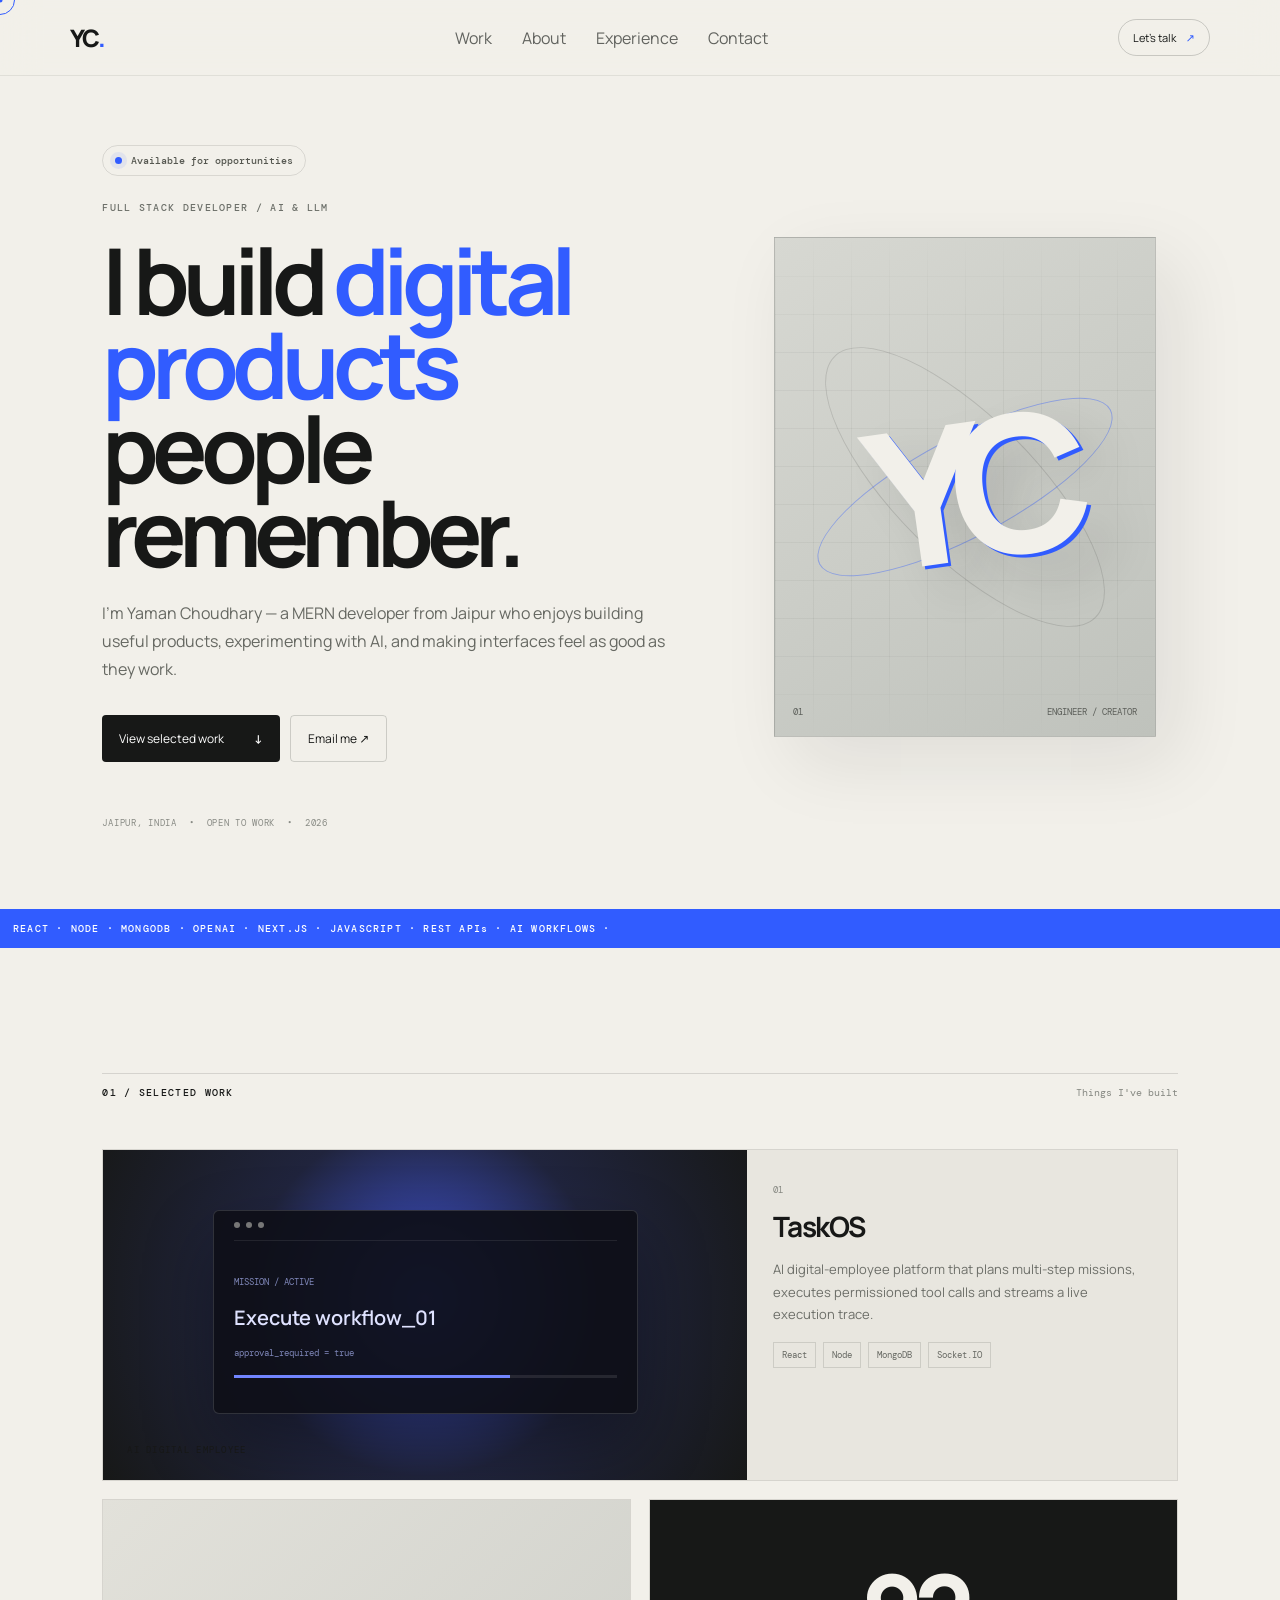
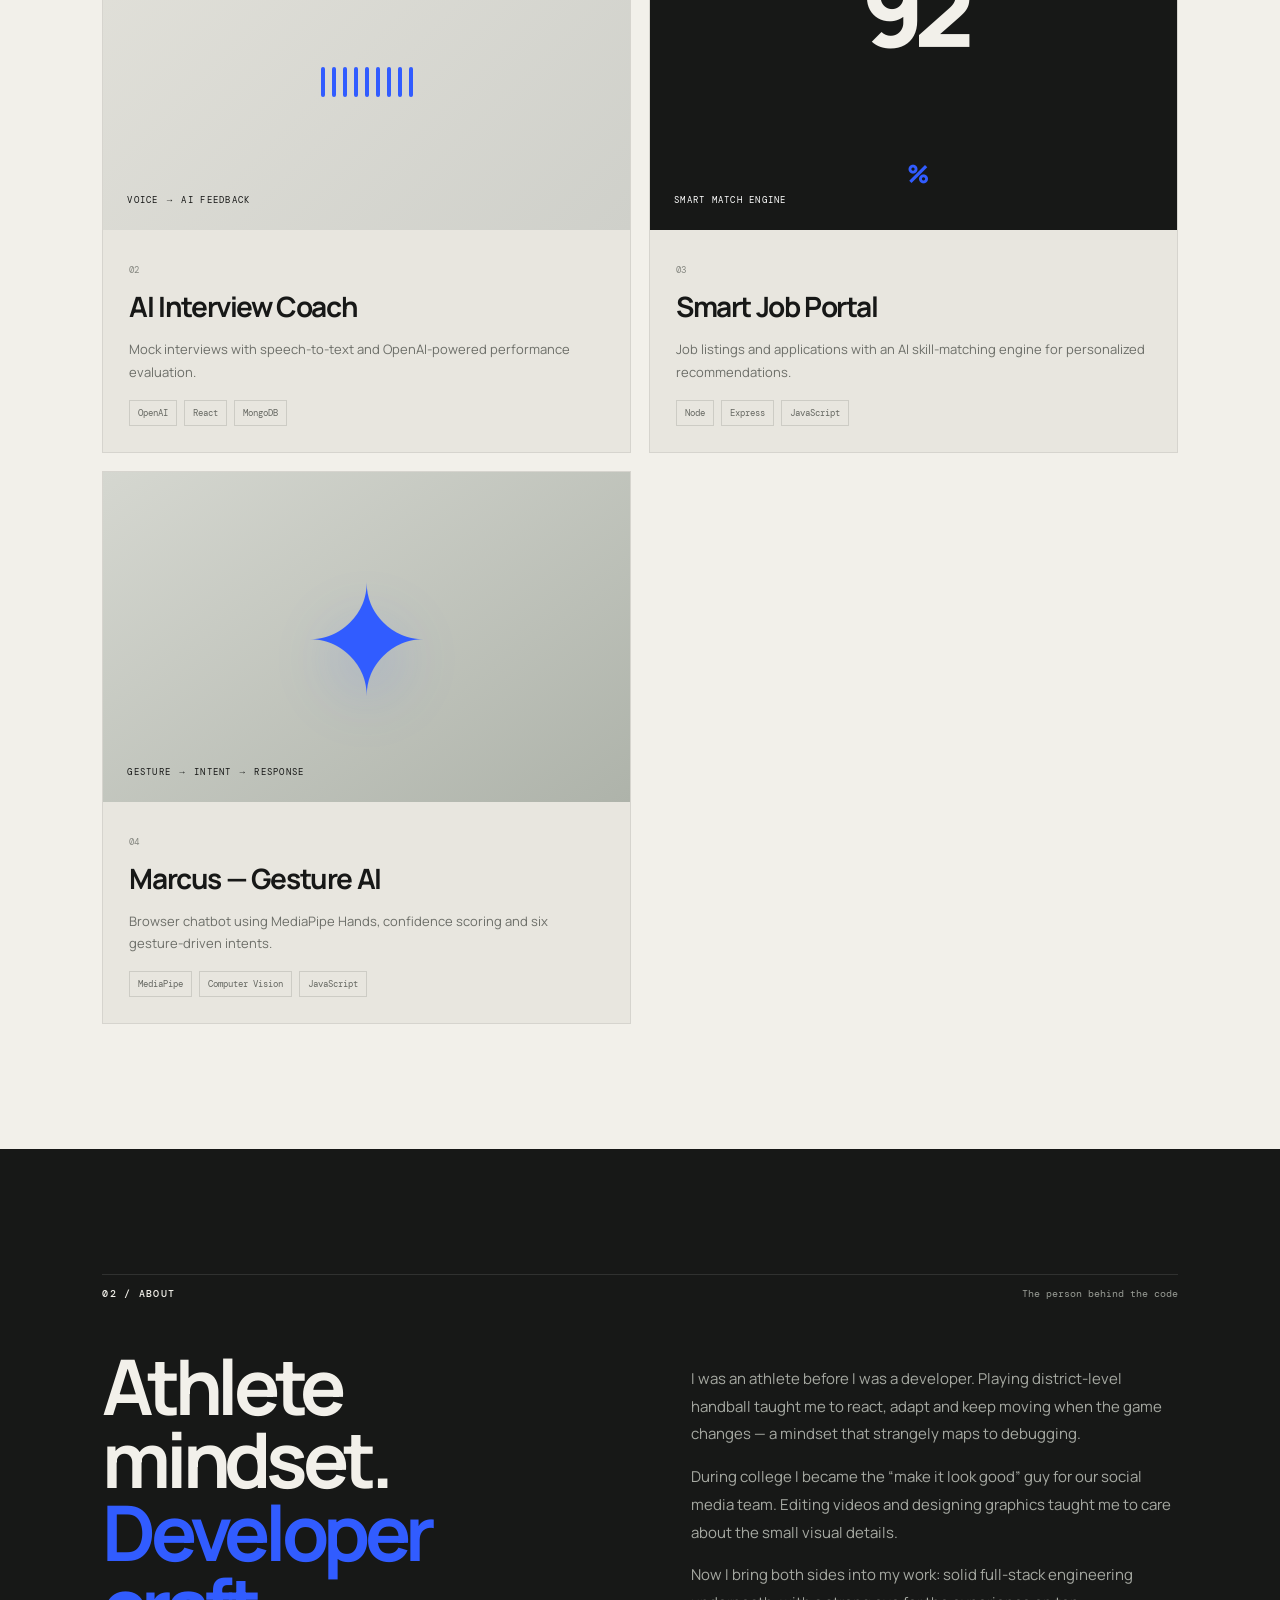
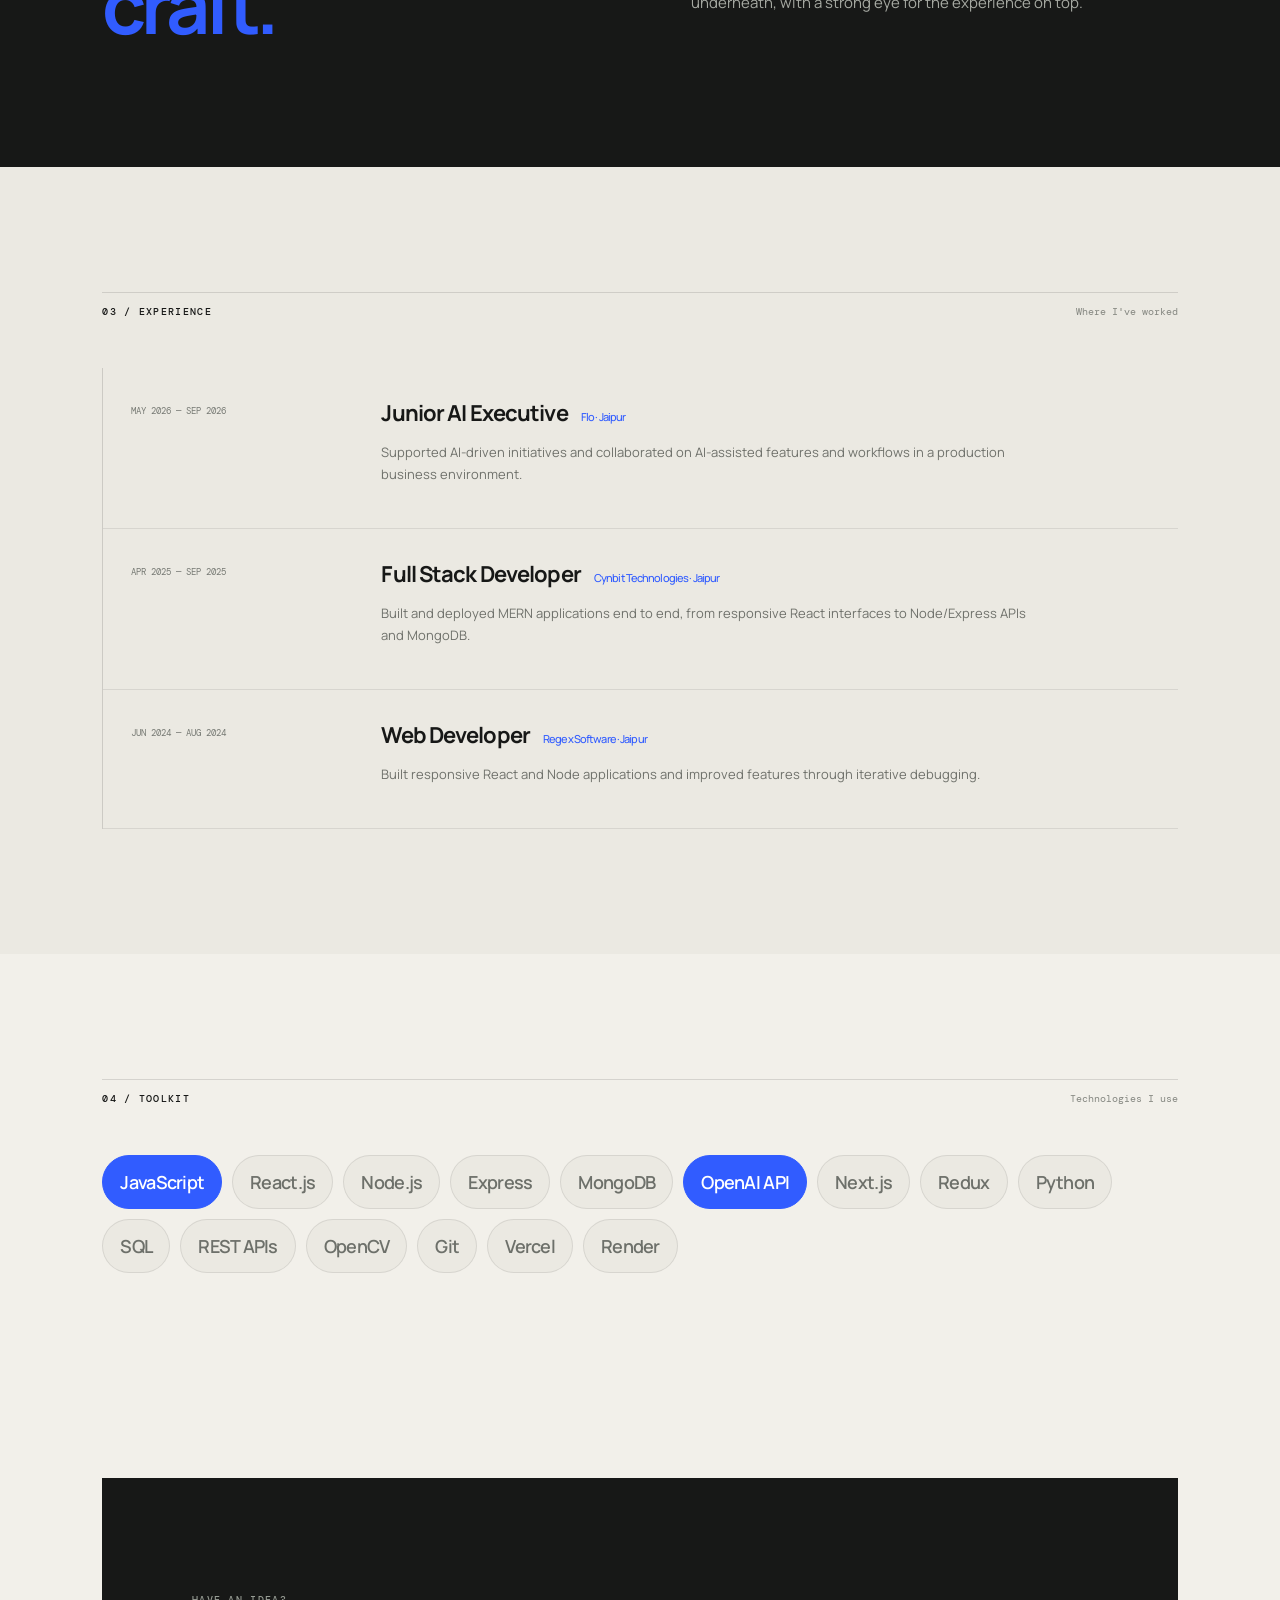
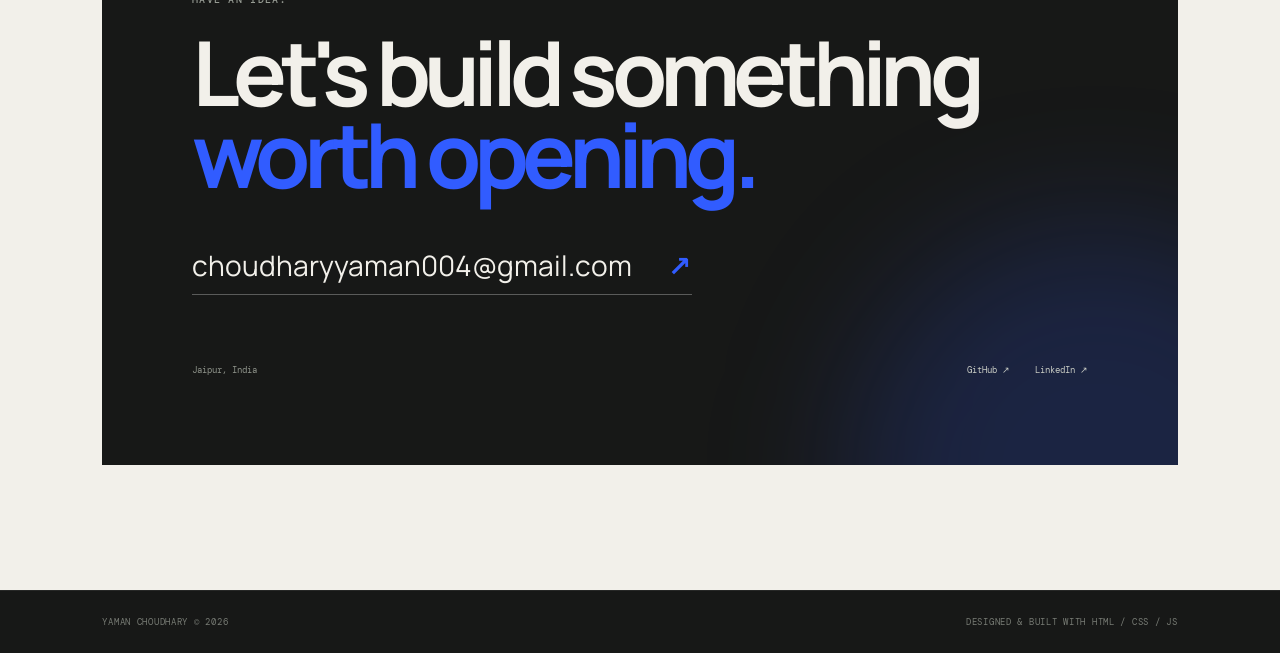
==== index.html @ 2fce25ef "initial commit" ====
<!doctype html>
<html lang="en">
<head>
<meta charset="UTF-8">
<meta name="viewport" content="width=device-width,initial-scale=1">
<title>Yaman Choudhary — Full Stack Developer</title>
<meta name="description" content="Yaman Choudhary — Full Stack Developer focused on MERN, AI and LLM products.">
<link rel="preconnect" href="https://fonts.googleapis.com">
<link rel="preconnect" href="https://fonts.gstatic.com" crossorigin>
<link href="https://fonts.googleapis.com/css2?family=DM+Mono:wght@400;500&family=Manrope:wght@400;500;600;700;800&display=swap" rel="stylesheet">
<link rel="stylesheet" href="style.css">
</head>
<body>
<div class="cursor"></div><div class="cursor-dot"></div>
<header class="nav">
  <a class="logo" href="#top">YC<span>.</span></a>
  <nav><a href="#work">Work</a><a href="#about">About</a><a href="#experience">Experience</a><a href="#contact">Contact</a></nav>
  <a class="nav-cta" href="mailto:choudharyyaman004@gmail.com">Let's talk <span>↗</span></a>
</header>

<main id="top">
<section class="hero">
  <div class="hero-left reveal">
    <div class="status"><i></i> Available for opportunities</div>
    <p class="kicker">FULL STACK DEVELOPER / AI & LLM</p>
    <h1>I build <span>digital products</span> people remember.</h1>
    <p class="intro">I'm Yaman Choudhary — a MERN developer from Jaipur who enjoys building useful products, experimenting with AI, and making interfaces feel as good as they work.</p>
    <div class="actions"><a class="button solid" href="#work">View selected work <b>↓</b></a><a class="button line" href="mailto:choudharyyaman004@gmail.com">Email me ↗</a></div>
    <div class="hero-meta"><span>JAIPUR, INDIA</span><span>•</span><span>OPEN TO WORK</span><span>•</span><span>2026</span></div>
  </div>
  <div class="hero-right reveal">
    <div class="portrait-card">
      <div class="portrait-grid"></div>
      <div class="orbit o1"></div><div class="orbit o2"></div>
      <div class="monogram">YC</div>
      <div class="portrait-caption"><span>01</span><span>ENGINEER / CREATOR</span></div>
    </div>
  </div>
</section>

<section class="ticker"><div>REACT · NODE · MONGODB · OPENAI · NEXT.JS · JAVASCRIPT · REST APIs · AI WORKFLOWS · </div></section>

<section class="section" id="work">
  <div class="section-top"><p>01 / SELECTED WORK</p><span>Things I've built</span></div>
  <div class="work-grid">
    <article class="work-card large reveal">
      <div class="visual v-task"><div class="window"><div class="window-top"><i></i><i></i><i></i></div><div class="terminal"><small>MISSION / ACTIVE</small><strong>Execute workflow_01</strong><em>approval_required = true</em><div class="progress"><b></b></div></div></div><label>AI DIGITAL EMPLOYEE</label></div>
      <div class="card-body"><div><span class="num">01</span><h2>TaskOS</h2></div><p>AI digital-employee platform that plans multi-step missions, executes permissioned tool calls and streams a live execution trace.</p><div class="chips"><span>React</span><span>Node</span><span>MongoDB</span><span>Socket.IO</span></div></div>
    </article>
    <article class="work-card reveal">
      <div class="visual v-coach"><div class="wave"><i></i><i></i><i></i><i></i><i></i><i></i><i></i><i></i><i></i></div><label>VOICE → AI FEEDBACK</label></div>
      <div class="card-body"><span class="num">02</span><h2>AI Interview Coach</h2><p>Mock interviews with speech-to-text and OpenAI-powered performance evaluation.</p><div class="chips"><span>OpenAI</span><span>React</span><span>MongoDB</span></div></div>
    </article>
    <article class="work-card reveal">
      <div class="visual v-jobs"><div class="match">92<span>%</span></div><label>SMART MATCH ENGINE</label></div>
      <div class="card-body"><span class="num">03</span><h2>Smart Job Portal</h2><p>Job listings and applications with an AI skill-matching engine for personalized recommendations.</p><div class="chips"><span>Node</span><span>Express</span><span>JavaScript</span></div></div>
    </article>
    <article class="work-card wide reveal">
      <div class="visual v-marcus"><div class="hand-shape">✦</div><label>GESTURE → INTENT → RESPONSE</label></div>
      <div class="card-body"><span class="num">04</span><h2>Marcus — Gesture AI</h2><p>Browser chatbot using MediaPipe Hands, confidence scoring and six gesture-driven intents.</p><div class="chips"><span>MediaPipe</span><span>Computer Vision</span><span>JavaScript</span></div></div>
    </article>
  </div>
</section>

<section class="about section" id="about">
 <div class="section-top"><p>02 / ABOUT</p><span>The person behind the code</span></div>
 <div class="about-grid">
   <h2 class="reveal">Athlete mindset.<br><span>Developer craft.</span></h2>
   <div class="about-copy reveal">
     <p>I was an athlete before I was a developer. Playing district-level handball taught me to react, adapt and keep moving when the game changes — a mindset that strangely maps to debugging.</p>
     <p>During college I became the “make it look good” guy for our social media team. Editing videos and designing graphics taught me to care about the small visual details.</p>
     <p>Now I bring both sides into my work: solid full-stack engineering underneath, with a strong eye for the experience on top.</p>
   </div>
 </div>
</section>

<section class="experience section" id="experience">
 <div class="section-top"><p>03 / EXPERIENCE</p><span>Where I've worked</span></div>
 <div class="timeline">
  <div class="job reveal"><span class="date">MAY 2026 — SEP 2026</span><div><h3>Junior AI Executive <small>Flo · Jaipur</small></h3><p>Supported AI-driven initiatives and collaborated on AI-assisted features and workflows in a production business environment.</p></div></div>
  <div class="job reveal"><span class="date">APR 2025 — SEP 2025</span><div><h3>Full Stack Developer <small>Cynbit Technologies · Jaipur</small></h3><p>Built and deployed MERN applications end to end, from responsive React interfaces to Node/Express APIs and MongoDB.</p></div></div>
  <div class="job reveal"><span class="date">JUN 2024 — AUG 2024</span><div><h3>Web Developer <small>Regex Software · Jaipur</small></h3><p>Built responsive React and Node applications and improved features through iterative debugging.</p></div></div>
 </div>
</section>

<section class="skills section">
 <div class="section-top"><p>04 / TOOLKIT</p><span>Technologies I use</span></div>
 <div class="skills-wrap reveal">
  <span class="accent">JavaScript</span><span>React.js</span><span>Node.js</span><span>Express</span><span>MongoDB</span><span class="accent">OpenAI API</span><span>Next.js</span><span>Redux</span><span>Python</span><span>SQL</span><span>REST APIs</span><span>OpenCV</span><span>Git</span><span>Vercel</span><span>Render</span>
 </div>
</section>

<section class="contact section" id="contact">
 <div class="contact-box reveal">
   <p class="kicker">HAVE AN IDEA?</p>
   <h2>Let's build something<br><span>worth opening.</span></h2>
   <a class="contact-email" href="mailto:choudharyyaman004@gmail.com">choudharyyaman004@gmail.com <b>↗</b></a>
   <div class="contact-bottom"><span>Jaipur, India</span><div><a href="https://github.com/yaman004" target="_blank">GitHub ↗</a><a href="https://www.linkedin.com/" target="_blank">LinkedIn ↗</a></div></div>
 </div>
</section>
</main>
<footer><span>YAMAN CHOUDHARY © 2026</span><span>DESIGNED & BUILT WITH HTML / CSS / JS</span></footer>
<script src="script.js"></script>
</body></html>
---- style.css ----
*{box-sizing:border-box}html{scroll-behavior:smooth}body{margin:0;background:#f2f0ea;color:#171817;font-family:Manrope,system-ui,sans-serif}a{color:inherit}.nav{height:76px;position:fixed;top:0;left:0;right:0;z-index:20;display:flex;align-items:center;justify-content:space-between;padding:0 5.5vw;background:#f2f0eadd;backdrop-filter:blur(18px);border-bottom:1px solid #17181714}.logo{font:800 24px Manrope;text-decoration:none;letter-spacing:-.08em}.logo span{color:#315cff}.nav nav{display:flex;gap:30px}.nav nav a{font:600 12px;text-decoration:none;color:#62635f}.nav nav a:hover{color:#315cff}.nav-cta{font-size:11px;text-decoration:none;border:1px solid #17181730;padding:10px 14px;border-radius:100px}.nav-cta span{color:#315cff;margin-left:7px}.hero{min-height:100vh;padding:145px 8vw 80px;display:grid;grid-template-columns:1.15fr .85fr;align-items:center;gap:6vw}.status{display:inline-flex;align-items:center;gap:9px;padding:8px 12px;border:1px solid #1718171d;border-radius:100px;font:500 10px "DM Mono";color:#555750}.status i{width:7px;height:7px;border-radius:50%;background:#315cff;box-shadow:0 0 0 5px #315cff16}.kicker,.section-top p{font:500 10px "DM Mono";letter-spacing:.13em;color:#6d706a;margin:25px 0}.hero h1{font-size:clamp(55px,7.2vw,105px);line-height:.91;letter-spacing:-.075em;max-width:900px;margin:25px 0}.hero h1 span,.about h2 span,.contact h2 span{color:#315cff}.intro{max-width:650px;color:#666862;font-size:16px;line-height:1.75}.actions{display:flex;gap:10px;margin:32px 0}.button{display:inline-flex;gap:30px;align-items:center;padding:14px 17px;text-decoration:none;font-size:12px;border-radius:4px}.button.solid{background:#171817;color:#fff}.button.solid:hover{background:#315cff}.button.line{border:1px solid #1718172b}.hero-meta{display:flex;gap:12px;color:#898b85;font:9px "DM Mono";letter-spacing:.08em;margin-top:55px}.hero-right{height:570px;display:grid;place-items:center}.portrait-card{width:min(420px,90%);height:500px;position:relative;overflow:hidden;background:linear-gradient(145deg,#d7d8d2,#bfc2bc);border:1px solid #17181722;box-shadow:20px 25px 70px #17181716}.portrait-grid{position:absolute;inset:0;background:linear-gradient(#1718170b 1px,transparent 1px),linear-gradient(90deg,#1718170b 1px,transparent 1px);background-size:38px 38px;mask-image:linear-gradient(to bottom,transparent,#000 20%,#000 80%,transparent)}.monogram{position:absolute;inset:0;display:grid;place-items:center;font:800 190px Manrope;letter-spacing:-.14em;color:#f2f0ea;text-shadow:3px 3px 0 #315cff,25px 25px 50px #17181720;transform:rotate(-8deg)}.orbit{position:absolute;border:1px solid #315cff65;border-radius:50%;width:330px;height:100px;left:50%;top:50%;transform:translate(-50%,-50%) rotate(-28deg);animation:orbit 7s linear infinite}.o2{width:370px;height:140px;transform:translate(-50%,-50%) rotate(45deg);animation-duration:11s;border-color:#17181722}@keyframes orbit{to{transform:translate(-50%,-50%) rotate(332deg)}}.portrait-caption{position:absolute;bottom:18px;left:18px;right:18px;display:flex;justify-content:space-between;font:9px "DM Mono";color:#5d605b}.ticker{background:#315cff;color:#fff;overflow:hidden;white-space:nowrap;font:500 10px "DM Mono";letter-spacing:.12em;padding:13px}.ticker div{display:inline-block;animation:tick 24s linear infinite}@keyframes tick{to{transform:translateX(-50%)}}.section{padding:125px 8vw}.section-top{display:flex;justify-content:space-between;align-items:center;border-top:1px solid #17181722;padding-top:12px;margin-bottom:50px}.section-top p{margin:0;color:#171817}.section-top span{font:10px "DM Mono";color:#858781}.work-grid{display:grid;grid-template-columns:1fr 1fr;gap:18px}.work-card{background:#e8e6df;border:1px solid #17181716;transition:.35s;overflow:hidden}.work-card:hover{transform:translateY(-6px);box-shadow:0 25px 50px #1718170d}.work-card.large{grid-column:span 2;display:grid;grid-template-columns:1.2fr .8fr}.visual{min-height:330px;position:relative;display:flex;align-items:flex-end;padding:24px;overflow:hidden}.visual label{font:9px "DM Mono";letter-spacing:.14em;z-index:3}.v-task{background:radial-gradient(circle at 50% 45%,#455be9,#20243d 48%,#171817)}.v-coach{background:linear-gradient(135deg,#e2e1da,#cfd0ca)}.v-jobs{background:#171817;color:#fff}.v-marcus{background:linear-gradient(145deg,#d5d7d0,#aeb3aa)}.window{position:absolute;width:66%;height:62%;left:17%;top:18%;background:#0e1018ed;border:1px solid #ffffff24;box-shadow:0 30px 70px #0005;border-radius:6px;padding:0 20px}.window-top{height:30px;border-bottom:1px solid #ffffff15;display:flex;gap:6px;align-items:center}.window-top i{width:6px;height:6px;border-radius:50%;background:#777}.terminal{padding-top:35px;color:#dfe2ff;display:flex;flex-direction:column;gap:16px}.terminal small,.terminal em{font:9px "DM Mono";color:#7f87b9}.terminal strong{font:600 20px Manrope}.progress{height:3px;background:#ffffff18}.progress b{display:block;width:72%;height:100%;background:#7185ff;animation:load 2s infinite}@keyframes load{50%{width:88%}}.wave{position:absolute;left:10%;right:10%;top:40%;height:100px;display:flex;justify-content:center;align-items:center;gap:7px}.wave i{width:4px;height:30px;background:#315cff;border-radius:10px;animation:wave 1.1s ease-in-out infinite}.wave i:nth-child(2){animation-delay:.1s}.wave i:nth-child(3){animation-delay:.2s}.wave i:nth-child(4){animation-delay:.3s}.wave i:nth-child(5){animation-delay:.4s}.wave i:nth-child(6){animation-delay:.3s}.wave i:nth-child(7){animation-delay:.2s}.wave i:nth-child(8){animation-delay:.1s}@keyframes wave{50%{height:90px}}.match{position:absolute;inset:0;display:grid;place-items:center;font:800 100px Manrope;color:#f2f0ea;letter-spacing:-.1em}.match span{font-size:25px;color:#315cff}.hand-shape{position:absolute;inset:0;display:grid;place-items:center;font-size:150px;color:#315cff;filter:drop-shadow(0 20px 30px #315cff35)}.card-body{padding:26px}.card-body .num{font:9px "DM Mono";color:#858780}.card-body h2{font-size:28px;letter-spacing:-.05em;margin:9px 0}.card-body p{font-size:13px;line-height:1.7;color:#6c6e68;max-width:600px}.chips{display:flex;gap:7px;flex-wrap:wrap;margin-top:17px}.chips span{font:9px "DM Mono";border:1px solid #17181720;padding:6px 8px;color:#666862}.about{background:#171817;color:#f2f0ea}.about .section-top{border-color:#ffffff1c}.about .section-top p{color:#f2f0ea}.about .section-top span{color:#999d96}.about-grid{display:grid;grid-template-columns:1fr 1fr;gap:8vw}.about h2{font-size:clamp(50px,6vw,85px);line-height:.95;letter-spacing:-.07em;margin:0}.about-copy{max-width:600px;color:#a6a9a2;line-height:1.85;font-size:15px}.experience{background:#ebe9e2}.timeline{border-left:1px solid #17181725}.job{display:grid;grid-template-columns:220px 1fr;gap:30px;padding:30px 0 30px 28px;border-bottom:1px solid #17181718}.job .date{font:9px "DM Mono";color:#777a74;padding-top:7px}.job h3{margin:0;font-size:22px;letter-spacing:-.04em}.job h3 small{font:500 11px Manrope;color:#315cff;margin-left:10px}.job p{max-width:650px;color:#6f716b;font-size:13px;line-height:1.7}.skills-wrap{display:flex;gap:10px;flex-wrap:wrap}.skills-wrap span{font-size:18px;font-weight:600;letter-spacing:-.04em;padding:14px 17px;border:1px solid #17181718;border-radius:100px;color:#6d706a;background:#ebe9e2}.skills-wrap .accent{background:#315cff;color:#fff;border-color:#315cff}.contact{padding-top:80px}.contact-box{background:#171817;color:#f2f0ea;padding:7vw;position:relative;overflow:hidden}.contact-box:before{content:"";position:absolute;width:500px;height:500px;border-radius:50%;background:#315cff30;filter:blur(70px);right:-170px;bottom:-260px}.contact-box .kicker{color:#969b93}.contact h2{font-size:clamp(50px,7vw,100px);line-height:.92;letter-spacing:-.075em;margin:25px 0 50px}.contact-email{position:relative;z-index:2;font-size:clamp(18px,2.2vw,30px);text-decoration:none;border-bottom:1px solid #ffffff4a;padding-bottom:10px}.contact-email b{color:#315cff;margin-left:30px}.contact-bottom{position:relative;z-index:2;display:flex;justify-content:space-between;margin-top:80px;color:#8f948b;font:9px "DM Mono"}.contact-bottom div{display:flex;gap:25px}.contact-bottom a{text-decoration:none;color:#c9ccc4}.contact-bottom a:hover{color:#315cff}footer{display:flex;justify-content:space-between;padding:25px 8vw;background:#171817;color:#777b74;border-top:1px solid #ffffff12;font:9px "DM Mono";letter-spacing:.08em}.reveal{opacity:0;transform:translateY(24px);transition:opacity .8s,transform .8s}.reveal.show{opacity:1;transform:none}.cursor{position:fixed;width:30px;height:30px;border:1px solid #315cff;border-radius:50%;pointer-events:none;z-index:50;transform:translate(-50%,-50%);transition:.1s}.cursor-dot{position:fixed;width:5px;height:5px;background:#315cff;border-radius:50%;pointer-events:none;z-index:51;transform:translate(-50%,-50%)}@media(max-width:800px){.nav nav{display:none}.nav{padding:0 5vw}.hero{grid-template-columns:1fr;padding:125px 5vw 70px}.hero-right{height:420px;order:-1}.portrait-card{height:380px}.work-grid{grid-template-columns:1fr}.work-card.large{grid-column:auto;display:block}.section{padding:90px 5vw}.about-grid{grid-template-columns:1fr;gap:40px}.job{grid-template-columns:1fr;gap:8px}.contact-box{padding:12vw 7vw}.contact-bottom{flex-direction:column;gap:25px}.hero h1{font-size:17vw}.hero-meta{flex-wrap:wrap}.cursor,.cursor-dot{display:none}footer{flex-direction:column;gap:12px;padding:22px 5vw}}
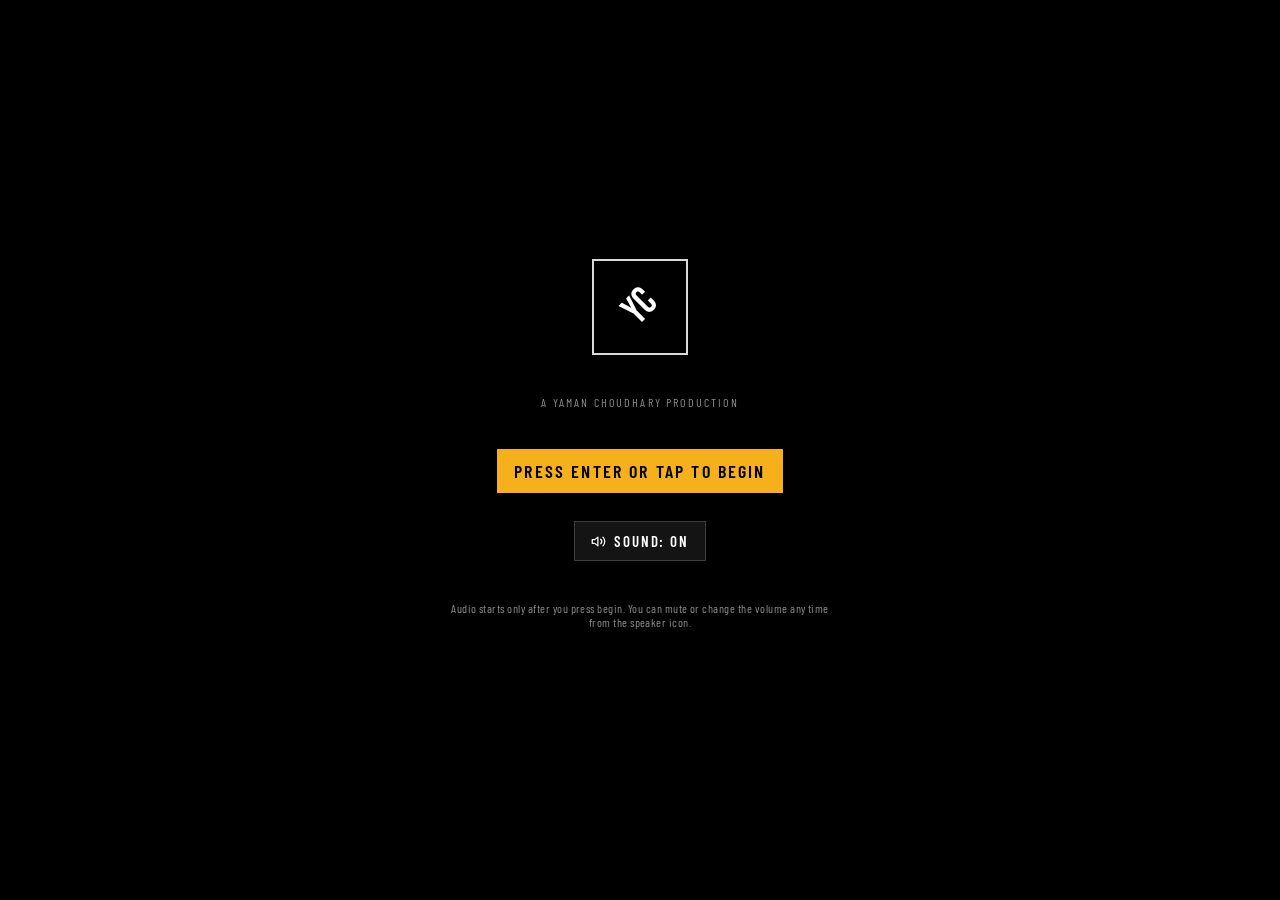
==== commit 07ddec87: "new design and new look" ====
--- a/index.html
+++ b/index.html
@@ -1,104 +1,39 @@
 <!doctype html>
 <html lang="en">
 <head>
-<meta charset="UTF-8">
-<meta name="viewport" content="width=device-width,initial-scale=1">
-<title>Yaman Choudhary — Full Stack Developer</title>
-<meta name="description" content="Yaman Choudhary — Full Stack Developer focused on MERN, AI and LLM products.">
+<meta charset="utf-8">
+<meta name="viewport" content="width=device-width, initial-scale=1, viewport-fit=cover">
+<title>Yaman Choudhary — Full Stack · UI · AI Developer</title>
+<meta name="description" content="Portfolio of Yaman Choudhary, Full Stack (MERN) and AI developer from Jaipur, presented as a Los Santos–style interactive experience.">
+<meta name="theme-color" content="#000000">
 <link rel="preconnect" href="https://fonts.googleapis.com">
 <link rel="preconnect" href="https://fonts.gstatic.com" crossorigin>
-<link href="https://fonts.googleapis.com/css2?family=DM+Mono:wght@400;500&family=Manrope:wght@400;500;600;700;800&display=swap" rel="stylesheet">
-<link rel="stylesheet" href="style.css">
+<link href="https://fonts.googleapis.com/css2?family=Bebas+Neue&family=Barlow:wght@400;500;600&family=Barlow+Condensed:wght@400;500;600;700&family=JetBrains+Mono&display=swap" rel="stylesheet">
+<link rel="stylesheet" href="css/style.css">
 </head>
 <body>
-<div class="cursor"></div><div class="cursor-dot"></div>
-<header class="nav">
-  <a class="logo" href="#top">YC<span>.</span></a>
-  <nav><a href="#work">Work</a><a href="#about">About</a><a href="#experience">Experience</a><a href="#contact">Contact</a></nav>
-  <a class="nav-cta" href="mailto:choudharyyaman004@gmail.com">Let's talk <span>↗</span></a>
-</header>
-
-<main id="top">
-<section class="hero">
-  <div class="hero-left reveal">
-    <div class="status"><i></i> Available for opportunities</div>
-    <p class="kicker">FULL STACK DEVELOPER / AI & LLM</p>
-    <h1>I build <span>digital products</span> people remember.</h1>
-    <p class="intro">I'm Yaman Choudhary — a MERN developer from Jaipur who enjoys building useful products, experimenting with AI, and making interfaces feel as good as they work.</p>
-    <div class="actions"><a class="button solid" href="#work">View selected work <b>↓</b></a><a class="button line" href="mailto:choudharyyaman004@gmail.com">Email me ↗</a></div>
-    <div class="hero-meta"><span>JAIPUR, INDIA</span><span>•</span><span>OPEN TO WORK</span><span>•</span><span>2026</span></div>
-  </div>
-  <div class="hero-right reveal">
-    <div class="portrait-card">
-      <div class="portrait-grid"></div>
-      <div class="orbit o1"></div><div class="orbit o2"></div>
-      <div class="monogram">YC</div>
-      <div class="portrait-caption"><span>01</span><span>ENGINEER / CREATOR</span></div>
-    </div>
-  </div>
-</section>
-
-<section class="ticker"><div>REACT · NODE · MONGODB · OPENAI · NEXT.JS · JAVASCRIPT · REST APIs · AI WORKFLOWS · </div></section>
-
-<section class="section" id="work">
-  <div class="section-top"><p>01 / SELECTED WORK</p><span>Things I've built</span></div>
-  <div class="work-grid">
-    <article class="work-card large reveal">
-      <div class="visual v-task"><div class="window"><div class="window-top"><i></i><i></i><i></i></div><div class="terminal"><small>MISSION / ACTIVE</small><strong>Execute workflow_01</strong><em>approval_required = true</em><div class="progress"><b></b></div></div></div><label>AI DIGITAL EMPLOYEE</label></div>
-      <div class="card-body"><div><span class="num">01</span><h2>TaskOS</h2></div><p>AI digital-employee platform that plans multi-step missions, executes permissioned tool calls and streams a live execution trace.</p><div class="chips"><span>React</span><span>Node</span><span>MongoDB</span><span>Socket.IO</span></div></div>
-    </article>
-    <article class="work-card reveal">
-      <div class="visual v-coach"><div class="wave"><i></i><i></i><i></i><i></i><i></i><i></i><i></i><i></i><i></i></div><label>VOICE → AI FEEDBACK</label></div>
-      <div class="card-body"><span class="num">02</span><h2>AI Interview Coach</h2><p>Mock interviews with speech-to-text and OpenAI-powered performance evaluation.</p><div class="chips"><span>OpenAI</span><span>React</span><span>MongoDB</span></div></div>
-    </article>
-    <article class="work-card reveal">
-      <div class="visual v-jobs"><div class="match">92<span>%</span></div><label>SMART MATCH ENGINE</label></div>
-      <div class="card-body"><span class="num">03</span><h2>Smart Job Portal</h2><p>Job listings and applications with an AI skill-matching engine for personalized recommendations.</p><div class="chips"><span>Node</span><span>Express</span><span>JavaScript</span></div></div>
-    </article>
-    <article class="work-card wide reveal">
-      <div class="visual v-marcus"><div class="hand-shape">✦</div><label>GESTURE → INTENT → RESPONSE</label></div>
-      <div class="card-body"><span class="num">04</span><h2>Marcus — Gesture AI</h2><p>Browser chatbot using MediaPipe Hands, confidence scoring and six gesture-driven intents.</p><div class="chips"><span>MediaPipe</span><span>Computer Vision</span><span>JavaScript</span></div></div>
-    </article>
-  </div>
-</section>
-
-<section class="about section" id="about">
- <div class="section-top"><p>02 / ABOUT</p><span>The person behind the code</span></div>
- <div class="about-grid">
-   <h2 class="reveal">Athlete mindset.<br><span>Developer craft.</span></h2>
-   <div class="about-copy reveal">
-     <p>I was an athlete before I was a developer. Playing district-level handball taught me to react, adapt and keep moving when the game changes — a mindset that strangely maps to debugging.</p>
-     <p>During college I became the “make it look good” guy for our social media team. Editing videos and designing graphics taught me to care about the small visual details.</p>
-     <p>Now I bring both sides into my work: solid full-stack engineering underneath, with a strong eye for the experience on top.</p>
-   </div>
- </div>
-</section>
-
-<section class="experience section" id="experience">
- <div class="section-top"><p>03 / EXPERIENCE</p><span>Where I've worked</span></div>
- <div class="timeline">
-  <div class="job reveal"><span class="date">MAY 2026 — SEP 2026</span><div><h3>Junior AI Executive <small>Flo · Jaipur</small></h3><p>Supported AI-driven initiatives and collaborated on AI-assisted features and workflows in a production business environment.</p></div></div>
-  <div class="job reveal"><span class="date">APR 2025 — SEP 2025</span><div><h3>Full Stack Developer <small>Cynbit Technologies · Jaipur</small></h3><p>Built and deployed MERN applications end to end, from responsive React interfaces to Node/Express APIs and MongoDB.</p></div></div>
-  <div class="job reveal"><span class="date">JUN 2024 — AUG 2024</span><div><h3>Web Developer <small>Regex Software · Jaipur</small></h3><p>Built responsive React and Node applications and improved features through iterative debugging.</p></div></div>
- </div>
-</section>
-
-<section class="skills section">
- <div class="section-top"><p>04 / TOOLKIT</p><span>Technologies I use</span></div>
- <div class="skills-wrap reveal">
-  <span class="accent">JavaScript</span><span>React.js</span><span>Node.js</span><span>Express</span><span>MongoDB</span><span class="accent">OpenAI API</span><span>Next.js</span><span>Redux</span><span>Python</span><span>SQL</span><span>REST APIs</span><span>OpenCV</span><span>Git</span><span>Vercel</span><span>Render</span>
- </div>
-</section>
-
-<section class="contact section" id="contact">
- <div class="contact-box reveal">
-   <p class="kicker">HAVE AN IDEA?</p>
-   <h2>Let's build something<br><span>worth opening.</span></h2>
-   <a class="contact-email" href="mailto:choudharyyaman004@gmail.com">choudharyyaman004@gmail.com <b>↗</b></a>
-   <div class="contact-bottom"><span>Jaipur, India</span><div><a href="https://github.com/yaman004" target="_blank">GitHub ↗</a><a href="https://www.linkedin.com/" target="_blank">LinkedIn ↗</a></div></div>
- </div>
-</section>
-</main>
-<footer><span>YAMAN CHOUDHARY © 2026</span><span>DESIGNED & BUILT WITH HTML / CSS / JS</span></footer>
-<script src="script.js"></script>
-</body></html>+<noscript><p style="padding:24px;color:#fff">This portfolio needs JavaScript. Yaman Choudhary · choudharyyaman004@gmail.com · +91-8233202884 · github.com/yaman004</p></noscript>
+<div id="stage" aria-hidden="false">
+  <canvas id="city" aria-hidden="true" style="transition:transform 1.2s cubic-bezier(.65,0,.35,1)"></canvas>
+  <div id="shade"></div>
+  <main id="view"></main>
+</div>
+<div id="hud"></div>
+<div id="toasts" aria-live="polite"></div>
+<div id="flash" class="flash"></div>
+<div class="fx-scan" aria-hidden="true"></div>
+<div class="fx-vignette" aria-hidden="true"></div>
+<div class="fx-grain" aria-hidden="true"></div>
+<div id="loading" role="dialog" aria-label="Loading"></div>
+<script src="js/data.js"></script>
+<script src="js/icons.js"></script>
+<script src="js/audio.js"></script>
+<script src="js/route.js"></script>
+<script src="js/city.js"></script>
+<script src="js/game.js"></script>
+<script src="js/art.js"></script>
+<script src="js/ui.js"></script>
+<script src="js/pages.js"></script>
+<script src="js/main.js"></script>
+</body>
+</html>
--- a/css/style.css
+++ b/css/style.css
@@ -0,0 +1,471 @@
+/* Los Santos Portfolio — plain CSS. Accent colour changes per character via --accent. */
+:root {
+  --accent: #f5b01c;
+  --green: #6fbe44;
+  --red: #d63a2f;
+  --pink: #e94fd0;
+  --ink: #07080a;
+  --f-display: 'Bebas Neue', Impact, 'Arial Narrow Bold', sans-serif;
+  --f-ui: 'Barlow Condensed', 'Arial Narrow', sans-serif;
+  --f-body: 'Barlow', system-ui, sans-serif;
+  --f-mono: 'JetBrains Mono', ui-monospace, monospace;
+}
+*, *::before, *::after { box-sizing: border-box; }
+html, body { height: 100%; margin: 0; }
+body {
+  background: #000; color: #fff; font-family: var(--f-body); overflow: hidden;
+  -webkit-font-smoothing: antialiased; overscroll-behavior: none; touch-action: manipulation;
+}
+button { font-family: inherit; color: inherit; cursor: pointer; }
+a { color: inherit; }
+::selection { background: var(--accent); color: #000; }
+* { scrollbar-width: thin; scrollbar-color: rgba(255,255,255,.35) transparent; }
+:focus-visible { outline: 2px solid var(--accent); outline-offset: 2px; }
+[hidden] { display: none !important; }
+.sr { position: absolute; width: 1px; height: 1px; overflow: hidden; clip: rect(0 0 0 0); white-space: nowrap; }
+
+/* ---------- type helpers ---------- */
+.title { font-family: var(--f-display); letter-spacing: .04em; line-height: .95; font-weight: 400; margin: 0; }
+.ui { font-family: var(--f-ui); text-transform: uppercase; letter-spacing: .08em; }
+.label { font-family: var(--f-ui); text-transform: uppercase; letter-spacing: .18em; font-size: 12px; color: rgba(255,255,255,.55); }
+.accent { color: var(--accent); }
+.dim { color: rgba(255,255,255,.6); }
+.green { color: var(--green); }
+.pink { color: var(--pink); }
+
+/* ---------- surfaces ---------- */
+.panel {
+  background: linear-gradient(180deg, rgba(8,9,12,.78), rgba(4,5,7,.9));
+  backdrop-filter: blur(10px); -webkit-backdrop-filter: blur(10px);
+  border: 1px solid rgba(255,255,255,.08); box-shadow: 0 20px 50px rgba(0,0,0,.55), inset 0 1px 0 rgba(255,255,255,.05);
+}
+.panel-flat { background: rgba(0,0,0,.62); border: 1px solid rgba(255,255,255,.07); }
+.btn {
+  font-family: var(--f-ui); text-transform: uppercase; letter-spacing: .12em; font-weight: 600; font-size: 15px;
+  padding: 10px 16px; background: rgba(255,255,255,.08); color: #fff; border: 1px solid rgba(255,255,255,.18);
+  transition: background .15s, color .15s, transform .15s; display: inline-flex; align-items: center; gap: 8px; justify-content: center; text-decoration: none;
+}
+.btn:hover { background: #fff; color: #000; transform: translateY(-1px); }
+.btn:active { transform: translateY(1px) scale(.98); }
+.btn.primary { background: var(--accent); color: #000; border-color: var(--accent); }
+.btn.primary:hover { background: #fff; border-color: #fff; }
+.btn.on { background: #fff; color: #000; }
+.btn.sm { padding: 5px 12px; font-size: 13px; }
+.chip { font-family: var(--f-ui); text-transform: uppercase; letter-spacing: .1em; font-size: 12px; padding: 3px 9px; background: rgba(255,255,255,.1); border: 1px solid rgba(255,255,255,.14); display: inline-block; }
+.row { display: flex; flex-wrap: wrap; gap: 8px; }
+.ico { width: 1em; height: 1em; display: inline-block; vertical-align: -.125em; flex: none; }
+
+/* ---------- screen fx ---------- */
+.fx-vignette { position: fixed; inset: 0; pointer-events: none; z-index: 94; background: radial-gradient(ellipse at center, transparent 45%, rgba(0,0,0,.55) 85%, rgba(0,0,0,.85) 100%); }
+.fx-scan { position: fixed; inset: 0; pointer-events: none; z-index: 93; opacity: .18; background: repeating-linear-gradient(0deg, rgba(0,0,0,.35) 0, rgba(0,0,0,.35) 1px, transparent 1px, transparent 3px); }
+.fx-grain { position: fixed; inset: -20%; pointer-events: none; z-index: 95; opacity: .09; mix-blend-mode: overlay; animation: grain .9s steps(1) infinite; background-size: 160px; }
+@keyframes grain { 0%{transform:translate(0,0)} 20%{transform:translate(-3%,2%)} 40%{transform:translate(2%,-3%)} 60%{transform:translate(-2%,-1%)} 80%{transform:translate(3%,3%)} 100%{transform:translate(0,0)} }
+@keyframes blink { 0%,49% { opacity: 1 } 50%,100% { opacity: .2 } }
+@keyframes fadeUp { from { opacity: 0; transform: translateY(24px) } to { opacity: 1; transform: none } }
+@keyframes fadeIn { from { opacity: 0 } to { opacity: 1 } }
+@keyframes slideL { from { opacity: 0; transform: translateX(-36px) } to { opacity: 1; transform: none } }
+@keyframes slideR { from { opacity: 0; transform: translateX(36px) } to { opacity: 1; transform: none } }
+@keyframes pop { from { opacity: 0; transform: scale(.85) } to { opacity: 1; transform: none } }
+@keyframes letterIn { from { opacity: 0; transform: translateY(60%); filter: blur(6px) } to { opacity: 1; transform: none; filter: blur(0) } }
+@keyframes pageIn { from { opacity: 0; transform: scale(1.05); filter: blur(10px) } to { opacity: 1; transform: none; filter: blur(0) } }
+@keyframes ping { 0% { transform: scale(.6); opacity: .9 } 100% { transform: scale(2.6); opacity: 0 } }
+@keyframes dash { to { stroke-dashoffset: -40 } }
+@keyframes sway { 0%,100% { transform: rotate(-3deg) } 50% { transform: rotate(3deg) } }
+@keyframes siren { 0%,100% { background: rgba(214,58,47,.35) } 50% { background: rgba(59,130,246,.35) } }
+@keyframes starBlink { 0%,49% { color: #ff3b30 } 50%,100% { color: #3b82f6 } }
+@keyframes glitch { 0%,100% { transform: translate(0); text-shadow: none } 20% { transform: translate(-3px,1px); text-shadow: 3px 0 #f00,-3px 0 #0ff } 40% { transform: translate(3px,-1px); text-shadow: -3px 0 #f00,3px 0 #0ff } 60% { transform: translate(-1px,2px); text-shadow: 2px 0 #f00,-2px 0 #0ff } }
+@keyframes hue { to { filter: hue-rotate(360deg) saturate(1.4) } }
+@keyframes skyMove { from { background-position-x: 0 } to { background-position-x: -600px } }
+@keyframes dashMove { from { background-position-x: 0 } to { background-position-x: -130px } }
+@keyframes streakMove { from { background-position-x: 0 } to { background-position-x: -82px } }
+@keyframes carDrive { from { transform: translateX(-40vw) } to { transform: translateX(140vw) } }
+@keyframes bandIn { from { transform: scaleY(0) } to { transform: scaleY(1) } }
+@keyframes bigIn { 0% { opacity: 0; transform: translateY(80px) scale(2.4); filter: blur(14px) } 100% { opacity: 1; transform: none; filter: blur(0) } }
+@keyframes travelText { 0% { opacity: 0; transform: translateY(20px) } 20%,75% { opacity: 1; transform: none } 100% { opacity: 0; transform: translateY(-10px) } }
+.cheat-hue { animation: hue 1.2s linear infinite; }
+.blink { animation: blink 1.6s steps(1) infinite; }
+.glitch { animation: glitch .5s steps(1) 2; }
+.wanted-star { animation: starBlink .6s steps(1) infinite; }
+.ping { animation: ping 1.8s ease-out infinite; transform-origin: center; transform-box: fill-box; }
+.route-dash { stroke-dasharray: 14 10; animation: dash .8s linear infinite; }
+
+/* ---------- loading ---------- */
+#loading { position: fixed; inset: 0; z-index: 100; background: #000; transition: opacity .9s; }
+#loading.leaving { opacity: 0; pointer-events: none; }
+.ld0 { position: absolute; inset: 0; display: flex; flex-direction: column; align-items: center; justify-content: center; gap: 28px; padding: 24px; text-align: center; }
+.ld-logo { width: 96px; height: 96px; border: 2px solid rgba(255,255,255,.85); transform: rotate(45deg); display: grid; place-items: center; animation: pop 1s .4s both; }
+.ld-logo span { transform: rotate(-45deg); font-family: var(--f-display); font-size: 40px; }
+.ld1 { position: absolute; inset: 0; overflow: hidden; animation: fadeIn 1s; }
+.ld1 canvas { position: absolute; inset: 0; width: 100%; height: 100%; }
+.ld-shade { position: absolute; inset: 0; background: linear-gradient(180deg, rgba(0,0,0,.6), transparent 40%, rgba(0,0,0,.9)); }
+.ld-title { position: absolute; left: 0; right: 0; top: 16%; text-align: center; padding: 0 16px; }
+.ld-title h1 { font-size: clamp(48px, 11vw, 150px); text-shadow: 0 8px 30px rgba(0,0,0,.8); margin-top: 12px; animation: letterIn 1.2s both; }
+.ld-bottom { position: absolute; left: 0; right: 0; bottom: 0; padding: 0 20px 32px; }
+.ld-bottom .in { max-width: 880px; margin: 0 auto; }
+.ld-tip { text-align: center; min-height: 2.6em; font-size: 18px; margin-bottom: 20px; animation: fadeUp .4s; }
+.bar { display: flex; align-items: center; gap: 16px; }
+.bar .track { flex: 1; height: 6px; background: rgba(255,255,255,.15); }
+.bar .fill { height: 100%; background: var(--accent); box-shadow: 0 0 14px var(--accent); width: 0; }
+
+/* ---------- stage ---------- */
+#stage { position: fixed; inset: 0; overflow: hidden; background: #000; }
+#city { position: absolute; inset: 0; width: 100%; height: 100%; }
+#shade { position: absolute; inset: 0; pointer-events: none; background: linear-gradient(180deg, rgba(0,0,0,.55), rgba(0,0,0,.1) 45%, rgba(0,0,0,.75)); }
+#view { position: absolute; inset: 0; animation: pageIn .4s ease-out; }
+.page { position: absolute; inset: 0; z-index: 10; display: flex; flex-direction: column; padding-top: 88px; }
+.tabs { position: relative; z-index: 20; border-bottom: 1px solid rgba(255,255,255,.1); background: rgba(0,0,0,.55); backdrop-filter: blur(10px); display: flex; gap: 4px; overflow-x: auto; padding: 0 32px; }
+.tab { flex: none; background: none; border: 0; padding: 10px 16px; font-family: var(--f-ui); text-transform: uppercase; letter-spacing: .08em; font-size: 16px; color: rgba(255,255,255,.7); position: relative; transition: background .15s, color .15s; }
+.tab small { font-size: 10px; margin-right: 6px; opacity: .5; }
+.tab:hover { background: rgba(255,255,255,.15); color: #fff; }
+.tab.on { background: #fff; color: #000; }
+.tab.on::after { content: ''; position: absolute; left: 0; right: 0; bottom: 0; height: 3px; background: var(--accent); }
+.scroll { flex: 1; min-height: 0; overflow-y: auto; overflow-x: hidden; scroll-behavior: smooth; }
+.wrap { max-width: 1150px; margin: 0 auto; padding: 24px 40px 190px; }
+.wrap.wide { max-width: 1400px; }
+.h-page { font-size: clamp(48px, 9vw, 112px); }
+.letters span { display: inline-block; white-space: pre; opacity: 0; animation: letterIn .55s both; }
+.grid { display: grid; gap: 20px; }
+.g2 { grid-template-columns: repeat(2, minmax(0, 1fr)); }
+.g3 { grid-template-columns: repeat(3, minmax(0, 1fr)); }
+.p5 { padding: 28px; }
+
+/* ---------- HUD ---------- */
+.hud-tl { position: fixed; left: 24px; top: 20px; z-index: 40; display: flex; align-items: center; gap: 12px; animation: slideL .6s .2s both; }
+.logo { width: 46px; height: 46px; flex: none; transform: rotate(45deg); border: 2px solid rgba(255,255,255,.85); background: rgba(0,0,0,.5); display: grid; place-items: center; transition: border-color .2s; padding: 0; }
+.logo:hover { border-color: var(--accent); }
+.logo span { transform: rotate(-45deg); font-family: var(--f-display); font-size: 20px; color: #fff; }
+.hud-tl .nm { font-family: var(--f-display); font-size: 30px; line-height: 1; letter-spacing: .04em; }
+.hud-tl .sub { font-size: 12px; color: rgba(255,255,255,.6); margin-top: 4px; }
+.hud-tr { position: fixed; right: 24px; top: 20px; z-index: 40; display: flex; gap: 12px; align-items: flex-start; animation: slideR .6s .3s both; }
+.clock { text-align: right; line-height: 1.15; }
+.clock .t { font-family: var(--f-display); font-size: 36px; }
+.clock .d { font-size: 13px; color: rgba(255,255,255,.7); }
+.clock .l { font-size: 13px; color: var(--accent); }
+.clock .j { font-size: 12px; color: rgba(255,255,255,.5); }
+.stars { display: flex; gap: 2px; justify-content: flex-end; margin-top: 4px; font-size: 18px; line-height: 1; }
+.stars .off { color: rgba(255,255,255,.25); }
+.iconbtn { width: 40px; height: 40px; display: grid; place-items: center; color: #fff; padding: 0; transition: background .15s, color .15s; }
+.iconbtn:hover { background: #fff; color: #000; }
+.audio-pop { position: absolute; right: 0; top: 48px; width: 230px; padding: 16px; z-index: 50; animation: pop .2s both; }
+.switch { position: relative; width: 48px; height: 24px; border-radius: 12px; border: 0; background: rgba(255,255,255,.2); padding: 0; transition: background .15s; flex: none; }
+.switch::after { content: ''; position: absolute; top: 2px; left: 2px; width: 20px; height: 20px; border-radius: 50%; background: #fff; transition: left .15s, background .15s; }
+.switch[aria-checked="true"] { background: var(--accent); }
+.switch[aria-checked="true"]::after { left: 26px; background: #000; }
+input[type=range] { width: 100%; accent-color: var(--accent); }
+.mm { position: fixed; left: 32px; bottom: 48px; z-index: 40; width: 176px; height: 176px; border-radius: 50%; border: 0; padding: 0; background: none; box-shadow: 0 10px 30px rgba(0,0,0,.65); animation: pop .6s .6s both; transition: transform .2s; }
+.mm:hover { transform: scale(1.04); }
+.mm .disc { position: absolute; inset: 0; border-radius: 50%; overflow: hidden; border: 3px solid rgba(255,255,255,.85); background: #0b2231; }
+.mm .sway { position: absolute; inset: 0; animation: sway 9s ease-in-out infinite; }
+.mm svg { width: 100%; height: 100%; display: block; }
+.mm .rim { position: absolute; inset: 0; border-radius: 50%; box-shadow: inset 0 0 22px rgba(0,0,0,.85); pointer-events: none; }
+.mm .cap { position: absolute; left: 50%; bottom: -26px; transform: translateX(-50%); white-space: nowrap; font-size: 12px; color: rgba(255,255,255,.8); text-shadow: 0 1px 3px #000; }
+#mm-world { transition: transform 1.1s cubic-bezier(.65,0,.35,1); }
+.status { position: fixed; right: 32px; bottom: 40px; z-index: 40; width: 300px; padding: 16px; animation: slideR .6s .7s both; }
+.status .obj { font-size: 18px; margin-top: 4px; }
+.status .pg { display: flex; align-items: center; gap: 8px; margin-top: 8px; }
+.status .pg .t { flex: 1; height: 6px; background: rgba(255,255,255,.15); }
+.status .pg .f { height: 100%; background: var(--accent); transition: width .8s; }
+.status .wp { margin-top: 8px; padding-top: 8px; border-top: 1px solid rgba(255,255,255,.1); display: flex; justify-content: space-between; gap: 8px; color: #ff7ae0; font-size: 14px; }
+.status .wp small { display: block; color: rgba(255,255,255,.6); font-size: 13px; }
+.phone-fab { position: fixed; right: 32px; top: 50%; transform: translateY(-50%); z-index: 40; width: 48px; height: 48px; display: grid; place-items: center; color: #fff; padding: 0; transition: background .15s, color .15s, transform .15s; }
+.phone-fab:hover { background: #fff; color: #000; transform: translateY(-50%) rotate(-6deg) scale(1.1); }
+.dock { position: fixed; left: 0; right: 0; bottom: 0; z-index: 48; display: none; padding-bottom: env(safe-area-inset-bottom); }
+.dock button { flex: 1; background: none; border: 0; padding: 8px 0; display: flex; flex-direction: column; align-items: center; gap: 2px; font-size: 11px; font-family: var(--f-ui); text-transform: uppercase; letter-spacing: .08em; }
+.dock button:active { background: #fff; color: #000; }
+.dock button.on { color: var(--accent); }
+.devpanel { position: fixed; left: 12px; top: 84px; z-index: 45; width: 224px; padding: 12px; font: 11px var(--f-mono); color: #86efac; }
+.devpanel button { border: 1px solid rgba(134,239,172,.5); background: none; color: inherit; padding: 4px 8px; margin-right: 6px; font: inherit; }
+.devpanel button:hover { background: #86efac; color: #000; }
+body.dev .panel, body.dev .panel-flat { outline: 1px dashed rgba(0,255,120,.5); }
+
+/* ---------- home / menu ---------- */
+.home { overflow-y: auto; padding-top: 92px; }
+.home-grid { max-width: 1400px; margin: 0 auto; padding: 16px 40px 150px; display: grid; gap: 32px; grid-template-columns: 340px minmax(0, 1fr) 320px; align-items: start; }
+.menu { max-width: 360px; width: 100%; }
+.menu .head { display: flex; align-items: flex-end; justify-content: space-between; border-bottom: 4px solid var(--accent); background: rgba(0,0,0,.7); padding: 12px 16px; margin-bottom: 8px; animation: fadeIn .4s; }
+.menu .head b { font-family: var(--f-display); font-weight: 400; font-size: 36px; line-height: 1; }
+.menu ul { list-style: none; margin: 0; padding: 0; display: flex; flex-direction: column; gap: 2px; }
+.menu li { animation: slideL .45s both; }
+.menu-row {
+  display: flex; align-items: center; justify-content: space-between; width: 100%; text-align: left;
+  padding: 6px 16px; font-family: var(--f-ui); text-transform: uppercase; letter-spacing: .12em; font-size: 18px; font-weight: 500;
+  color: #fff; background: rgba(0,0,0,.55); border: 0; border-left: 4px solid transparent; transition: background .12s, color .12s, padding .12s;
+}
+.menu-row.active { background: #fff; color: #000; border-left-color: var(--accent); padding-left: 22px; }
+.menu-row .n { display: inline-block; width: 22px; font-size: 12px; opacity: .45; }
+.menu-row .r { display: flex; align-items: center; gap: 8px; }
+.menu-row .ck { color: var(--green); font-size: 11px; }
+.menu-row.active .ck { color: rgba(0,0,0,.6); }
+.menu .help { margin-top: 12px; background: rgba(0,0,0,.6); padding: 8px 16px; font-size: 12px; color: rgba(255,255,255,.6); }
+.hero .big { white-space: nowrap; font-size: clamp(40px, 4.8vw, 100px); text-shadow: 0 8px 40px rgba(0,0,0,.7); margin-top: 8px; }
+.hero .big span.block { display: block; }
+.hero ul { list-style: none; padding: 0; margin: 16px 0 0; }
+.hero li { font-size: 26px; animation: slideL .5s both; }
+.hero li::before { content: '▸'; color: var(--accent); margin-right: 8px; }
+.sel { max-width: 560px; margin-top: 24px; padding: 16px; border-left: 4px solid var(--accent); }
+.sel .title { font-size: 32px; }
+.sel p { margin: 4px 0 0; font-size: 14px; color: rgba(255,255,255,.8); }
+
+/* ---------- character ---------- */
+.char-grid { display: grid; grid-template-columns: 340px minmax(0, 1fr); gap: 24px; align-items: center; }
+.wheel { position: relative; width: min(88vw, 340px); aspect-ratio: 1; margin: 0 auto; }
+.wheel svg.bg { position: absolute; inset: 0; width: 100%; height: 100%; }
+.wheel .mid { position: absolute; left: 50%; top: 50%; width: 26%; height: 26%; transform: translate(-50%,-50%); border-radius: 50%; border: 1px solid rgba(255,255,255,.2); background: rgba(0,0,0,.6); display: grid; place-items: center; text-align: center; font-size: 10px; color: rgba(255,255,255,.6); line-height: 1.15; }
+.wheel .pick { position: absolute; width: 32%; height: 32%; border-radius: 50%; overflow: hidden; padding: 0; background: #000; transform: translate(-50%,-50%) scale(.88); opacity: .7; transition: transform .25s, opacity .25s, box-shadow .25s; }
+.wheel .pick.on { transform: translate(-50%,-50%) scale(1.12); opacity: 1; }
+.wheel .pick:hover { opacity: 1; transform: translate(-50%,-50%) scale(1); }
+.wheel .pick.on:hover { transform: translate(-50%,-50%) scale(1.14); }
+.wheel .pick svg { width: 100%; height: 100%; display: block; }
+.wheel .nm { position: absolute; transform: translateX(-50%); font-size: 12px; pointer-events: none; }
+.char-card { padding: 28px; animation: slideR .45s both; }
+.char-head { display: flex; gap: 16px; align-items: center; }
+.avatar { width: 128px; height: 128px; flex: none; border: 2px solid rgba(255,255,255,.3); }
+.avatar svg { width: 100%; height: 100%; display: block; }
+.stat-grid { display: grid; grid-template-columns: repeat(2, minmax(0, 1fr)); gap: 12px 32px; margin-top: 12px; }
+.stat-grid.one { grid-template-columns: 1fr; }
+.stat .hd { display: flex; justify-content: space-between; margin-bottom: 4px; font-size: 15px; }
+.stat .hd span:last-child { color: rgba(255,255,255,.6); }
+.seg { display: grid; gap: 2px; height: 14px; }
+.seg i { background: rgba(255,255,255,.14); display: block; transition: background .12s, box-shadow .12s; }
+.seg i.on { background: var(--bar, #fff); box-shadow: 0 0 8px var(--bar, #fff); }
+.flash { position: fixed; inset: 0; z-index: 50; background: #fff; pointer-events: none; opacity: 0; }
+.flash.go { animation: flashOut .5s; }
+@keyframes flashOut { from { opacity: .55 } to { opacity: 0 } }
+.ach { list-style: none; margin: 0; padding: 0; display: flex; flex-direction: column; gap: 4px; }
+.ach li { display: flex; gap: 12px; align-items: center; padding: 8px 12px; border-left: 4px solid rgba(255,255,255,.1); background: rgba(255,255,255,.03); opacity: .7; }
+.ach li.got { border-left-color: var(--accent); background: rgba(255,255,255,.1); opacity: 1; }
+.ach .ic { width: 32px; height: 32px; border-radius: 50%; background: rgba(255,255,255,.1); display: grid; place-items: center; flex: none; }
+.ach li.got .ic { background: var(--accent); color: #000; }
+.ach b { display: block; font: 500 16px var(--f-ui); text-transform: uppercase; letter-spacing: .08em; }
+.ach small { color: rgba(255,255,255,.6); font-size: 12px; }
+
+/* ---------- missions ---------- */
+.mis-grid { display: grid; grid-template-columns: 360px minmax(0, 1fr); gap: 20px; }
+.mlist { list-style: none; margin: 0; padding: 0; display: flex; flex-direction: column; gap: 2px; }
+.mlist .menu-row { font-size: 20px; padding: 9px 16px; }
+.mlist .num { width: 28px; height: 28px; border-radius: 50%; background: var(--accent); color: #000; font-weight: 700; font-size: 14px; display: inline-grid; place-items: center; margin-right: 12px; }
+.mlist .menu-row.active .num { background: #000; color: #fff; }
+.mlist .lock { color: rgba(255,255,255,.35); cursor: default; }
+.mlist .ck { color: var(--green); }
+.mcard { position: relative; overflow: hidden; padding: 32px; animation: slideR .3s both; }
+.mcard .ghost { position: absolute; right: -4px; top: -24px; font: 180px/1 var(--f-display); color: rgba(255,255,255,.04); pointer-events: none; }
+.mcard h2 { font-size: clamp(36px, 5vw, 64px); margin-top: 4px; }
+.fields { display: grid; grid-template-columns: repeat(3, minmax(0, 1fr)); gap: 12px 24px; margin-top: 16px; }
+.fields .v { font: 500 18px var(--f-ui); text-transform: uppercase; letter-spacing: .08em; margin-top: 2px; }
+.starsd { color: var(--accent); letter-spacing: .15em; }
+.starsd i { color: rgba(255,255,255,.25); font-style: normal; }
+.mcard p, .modal p { color: rgba(255,255,255,.85); line-height: 1.6; margin: 4px 0 0; }
+.objs { list-style: none; padding: 0; margin: 8px 0 0; display: grid; grid-template-columns: repeat(2, minmax(0, 1fr)); gap: 8px; }
+.objs li { display: flex; gap: 8px; background: rgba(255,255,255,.05); padding: 8px 12px; font-size: 14px; }
+.objs li .ico { color: var(--green); margin-top: 3px; }
+.pcard { padding: 20px; text-align: left; display: block; width: 100%; position: relative; overflow: hidden; transition: transform .15s; animation: fadeUp .5s both; }
+.pcard .glare { position: absolute; inset: 0; pointer-events: none; opacity: 0; transition: opacity .2s; }
+.pcard:hover .glare { opacity: 1; }
+.pcard .num { width: 36px; height: 36px; border-radius: 50%; background: var(--accent); color: #000; display: grid; place-items: center; font: 22px var(--f-display); }
+.pcard h3 { font-size: 38px; margin-top: 16px; }
+.pcard p { display: -webkit-box; -webkit-line-clamp: 3; -webkit-box-orient: vertical; overflow: hidden; font-size: 14px; color: rgba(255,255,255,.75); margin: 12px 0 0; }
+.pcard .go { margin-top: 16px; color: var(--accent); opacity: 0; transition: opacity .2s; font-size: 14px; }
+.pcard:hover .go { opacity: 1; }
+.pcard .top { display: flex; justify-content: space-between; align-items: flex-start; }
+
+/* ---------- skills ---------- */
+.inv { display: grid; gap: 8px; grid-template-columns: repeat(5, minmax(0, 1fr)); }
+.item { text-align: left; padding: 12px; border-bottom: 3px solid var(--rc); transition: transform .15s, background .15s; animation: pop .35s both; }
+.item:hover { transform: translateY(-4px) rotate(-1deg); }
+.item.on { background: rgba(255,255,255,.14); }
+.item .rl { font: 10px var(--f-ui); text-transform: uppercase; letter-spacing: .18em; color: var(--rc); }
+.item .nm { font: 500 18px var(--f-ui); text-transform: uppercase; letter-spacing: .06em; line-height: 1.1; }
+.item small { color: rgba(255,255,255,.5); font-size: 11px; }
+
+/* ---------- experience / education ---------- */
+.tl { list-style: none; margin: 0; padding: 0 0 0 32px; border-left: 2px solid rgba(255,255,255,.15); display: flex; flex-direction: column; gap: 20px; }
+.tl > li { position: relative; animation: slideL .5s both; }
+.tl > li::before { content: '✓'; position: absolute; left: -46px; top: 20px; width: 24px; height: 24px; border-radius: 50%; background: var(--green); color: #000; font-weight: 700; display: grid; place-items: center; font-size: 13px; }
+.exp-top { display: flex; justify-content: space-between; flex-wrap: wrap; gap: 8px; }
+.exp-top h2 { font-size: clamp(30px, 4.5vw, 52px); }
+.cert { display: flex; gap: 12px; align-items: center; border-left: 4px solid var(--accent); padding: 12px; }
+
+/* ---------- contact / phone ---------- */
+.contact-grid { display: grid; grid-template-columns: 340px minmax(0, 1fr); gap: 32px; align-items: start; }
+.phone-body { background: linear-gradient(160deg, #1b1d22, #0a0b0d); border-radius: 38px; padding: 10px; box-shadow: 0 0 0 2px #2c2f36, 0 0 0 5px #0a0a0a, 0 40px 80px rgba(0,0,0,.7), inset 0 0 14px rgba(255,255,255,.05); height: 100%; }
+.phone-screen { border-radius: 30px; overflow: hidden; background: #08090c; position: relative; height: 100%; display: flex; flex-direction: column; }
+.ph-status { position: relative; display: flex; align-items: center; justify-content: space-between; padding: 12px 24px 4px; font-size: 11px; font-weight: 600; z-index: 2; }
+.ph-status .notch { position: absolute; left: 50%; top: 8px; width: 80px; height: 16px; border-radius: 8px; background: #000; transform: translateX(-50%); }
+.ph-bar { display: flex; align-items: flex-end; gap: 2px; }
+.ph-bar i { width: 3px; background: #fff; display: block; }
+.ph-body { flex: 1; min-height: 0; position: relative; }
+.ph-home { width: 96px; height: 4px; border-radius: 2px; background: rgba(255,255,255,.5); margin: 8px auto; }
+.ph-app { height: 100%; display: flex; flex-direction: column; animation: slideR .25s both; }
+.ph-head { display: flex; align-items: center; gap: 8px; padding: 0 12px 8px; border-bottom: 1px solid rgba(255,255,255,.1); }
+.ph-head b { font: 500 18px var(--f-ui); text-transform: uppercase; letter-spacing: .08em; flex: 1; }
+.ph-head button.bk { width: 32px; height: 32px; background: none; border: 0; display: grid; place-items: center; }
+.ph-head button.bk:hover { background: #fff; color: #000; }
+.ph-list { flex: 1; overflow-y: auto; }
+.ph-row { display: flex; align-items: center; gap: 12px; width: 100%; text-align: left; padding: 10px 16px; background: none; border: 0; border-bottom: 1px solid rgba(255,255,255,.05); text-decoration: none; color: #fff; transition: background .12s, color .12s; }
+.ph-row:hover { background: #fff; color: #000; }
+.ph-row .ri { width: 36px; height: 36px; border-radius: 50%; display: grid; place-items: center; flex: none; background: rgba(255,255,255,.1); }
+.ph-row b { display: block; font: 500 16px var(--f-ui); text-transform: uppercase; letter-spacing: .08em; }
+.ph-row small { display: block; font-size: 12px; opacity: .6; overflow: hidden; text-overflow: ellipsis; white-space: nowrap; }
+.ph-apps { display: grid; grid-template-columns: repeat(3, 1fr); gap: 20px 12px; padding: 0 16px; }
+.ph-apps button { background: none; border: 0; display: flex; flex-direction: column; align-items: center; gap: 6px; animation: pop .35s both; transition: transform .15s; }
+.ph-apps button:hover { transform: scale(1.08); }
+.ph-apps .ai { width: 56px; height: 56px; border-radius: 16px; display: grid; place-items: center; box-shadow: 0 4px 10px rgba(0,0,0,.4); }
+.ph-apps span.t { font: 12px var(--f-ui); text-transform: uppercase; letter-spacing: .08em; }
+.ph-notif { margin: 8px; padding: 12px; border-radius: 16px; background: rgba(255,255,255,.15); backdrop-filter: blur(8px); animation: fadeUp .4s both; }
+.ph-notif .nt { font-size: 11px; text-transform: uppercase; letter-spacing: .12em; color: rgba(255,255,255,.6); }
+.ph-notif .nb { font: 16px var(--f-ui); text-transform: uppercase; letter-spacing: .06em; margin-top: 4px; }
+.pill { border-radius: 99px; border: 0; padding: 4px 16px; font-size: 13px; background: rgba(255,255,255,.15); color: #fff; }
+.pill.y { background: var(--accent); color: #000; font-weight: 600; }
+.pill.o { background: none; border: 1px solid var(--accent); color: var(--accent); padding: 4px 12px; font-size: 12px; }
+.pill.o:hover { background: var(--accent); color: #000; }
+.bubble { max-width: 85%; border-radius: 16px 16px 16px 4px; background: rgba(255,255,255,.12); padding: 8px 12px; font-size: 14px; animation: pop .3s both; }
+.ph-input { display: flex; gap: 8px; padding: 12px; border-top: 1px solid rgba(255,255,255,.1); }
+.ph-input input { flex: 1; min-width: 0; border-radius: 99px; border: 0; background: rgba(255,255,255,.1); padding: 8px 16px; font-size: 14px; color: #fff; outline: none; }
+.ph-input button { width: 36px; height: 36px; border-radius: 50%; border: 0; background: var(--accent); color: #000; display: grid; place-items: center; }
+#phone-wrap { position: fixed; inset: 0; z-index: 58; }
+#phone-wrap .bd { position: absolute; inset: 0; background: rgba(0,0,0,.3); animation: fadeIn .2s; }
+#phone { position: absolute; right: 32px; bottom: 24px; width: 330px; height: min(640px, 82vh); animation: phoneIn .5s cubic-bezier(.2,.9,.3,1.1) both; z-index: 60; }
+@keyframes phoneIn { from { transform: translateY(110%) rotate(8deg) } to { transform: none } }
+#phone .x { position: absolute; right: 12px; top: 38px; z-index: 5; width: 28px; height: 28px; border-radius: 50%; border: 0; background: rgba(255,255,255,.1); display: grid; place-items: center; }
+#phone .x:hover { background: #fff; color: #000; }
+.field { display: block; margin-top: 12px; }
+.field input, .field textarea { width: 100%; background: rgba(255,255,255,.1); border: 0; padding: 10px 12px; font: 16px var(--f-body); color: #fff; outline: none; }
+.field input:focus, .field textarea:focus { background: rgba(255,255,255,.15); box-shadow: 0 0 0 1px var(--accent); }
+.err { color: #ff6b5e; margin-top: 8px; }
+
+/* ---------- resume ---------- */
+.doc { max-width: 780px; margin: 0 auto; background: #f5f2e9; color: #171717; padding: 40px; font: 13px/1.4 var(--f-body); box-shadow: 0 30px 80px rgba(0,0,0,.6); }
+.doc h1 { font: 48px var(--f-display); letter-spacing: .04em; text-align: center; color: #000; margin: 0; }
+.doc .hl { text-align: center; font: 600 15px var(--f-ui); text-transform: uppercase; letter-spacing: .08em; color: #404040; }
+.doc .ct { text-align: center; font-size: 12px; color: #404040; }
+.doc h3 { border-bottom: 1px solid rgba(0,0,0,.3); padding-bottom: 2px; margin: 20px 0 8px; font: 700 13px var(--f-ui); text-transform: uppercase; letter-spacing: .18em; color: #000; }
+.doc .rw { display: flex; justify-content: space-between; flex-wrap: wrap; gap: 4px 12px; font-weight: 600; }
+.doc .rw span:last-child { font-weight: 400; color: #525252; }
+.doc ul { margin: 2px 0 10px 18px; padding: 0; }
+.doc p { margin: 2px 0; }
+.doc .tc { color: #525252; font-weight: 400; }
+.paper { margin: 0 auto 24px; width: 128px; height: 160px; transform: rotate(-3deg); background: #f5f2e9; color: #000; display: grid; place-items: center; box-shadow: 0 10px 30px rgba(0,0,0,.6); text-align: center; font: 20px/1 var(--f-display); }
+
+/* ---------- map ---------- */
+.mappage { position: absolute; inset: 0; z-index: 10; background: #0b2231; }
+#mapbox { position: absolute; inset: 88px 0 0 0; overflow: hidden; cursor: grab; touch-action: none; }
+#mapbox:active { cursor: grabbing; }
+#mapbox svg { width: 100%; height: 100%; display: block; }
+.mapctl { position: absolute; right: 12px; top: 12px; z-index: 10; display: flex; flex-direction: column; gap: 4px; }
+.mapctl .btn { padding: 10px; }
+.maphelp { position: absolute; left: 12px; top: 12px; max-width: 260px; padding: 12px; z-index: 5; pointer-events: none; }
+.mapinfo { position: absolute; left: 50%; bottom: 16px; transform: translateX(-50%); width: min(448px, calc(100% - 24px)); z-index: 10; padding: 12px; display: flex; justify-content: space-between; gap: 12px; align-items: center; animation: fadeUp .3s both; }
+.mappop { position: absolute; right: 64px; top: 110px; bottom: 210px; width: 460px; z-index: 20; overflow-y: auto; padding: 20px; animation: fadeUp .3s both; }
+.mappop .close { position: absolute; right: 12px; top: 12px; }
+.marker { cursor: pointer; }
+
+/* ---------- modals / overlays ---------- */
+.overlay { position: fixed; inset: 0; z-index: 70; display: grid; place-items: center; padding: 24px; animation: fadeIn .25s; }
+.overlay .bd { position: absolute; inset: 0; background: rgba(0,0,0,.7); backdrop-filter: blur(4px); }
+.modal { position: relative; max-width: 760px; width: 100%; max-height: 88vh; overflow-y: auto; animation: fadeUp .35s both; }
+.modal .bar4 { height: 6px; background: var(--accent); }
+.modal .in { padding: 36px; }
+.modal .closeb { position: absolute; right: 12px; top: 16px; }
+.modal h2 { font-size: clamp(40px, 7vw, 78px); margin-top: 4px; }
+#run { position: fixed; inset: 0; z-index: 72; background: rgba(0,0,0,.9); animation: fadeIn .3s; overflow-y: auto; }
+#run .close { position: fixed; right: 16px; top: 16px; z-index: 5; }
+.run-title { position: absolute; inset: 0; display: grid; place-items: center; text-align: center; padding: 16px; animation: bigIn .6s both; }
+.run-title .title { font-size: clamp(50px, 13vw, 180px); }
+.run-obj { max-width: 680px; margin: 0 auto; padding: 64px 20px; }
+.run-obj ul { list-style: none; padding: 0; margin: 24px 0 0; display: flex; flex-direction: column; gap: 8px; }
+.run-obj li { display: flex; align-items: center; gap: 12px; padding: 12px 16px; background: rgba(255,255,255,.06); border-left: 4px solid rgba(255,255,255,.2); opacity: .7; transition: all .3s; font: 18px var(--f-ui); text-transform: uppercase; letter-spacing: .08em; }
+.run-obj li.done { border-left-color: var(--green); opacity: 1; }
+.run-obj li i { width: 24px; height: 24px; border-radius: 50%; background: rgba(255,255,255,.1); display: grid; place-items: center; font-style: normal; flex: none; color: #000; font-weight: 700; }
+.run-obj li.done i { background: var(--green); }
+#passed { position: fixed; inset: 0; z-index: 86; display: grid; place-items: center; pointer-events: none; }
+#passed .band { position: absolute; left: 0; right: 0; top: 50%; height: min(42vh, 320px); transform: translateY(-50%); background: linear-gradient(180deg, transparent, rgba(0,0,0,.85), transparent); animation: bandIn .35s both; }
+#passed .txt { position: relative; text-align: center; padding: 0 16px; }
+#passed .big { font-family: var(--f-display); font-size: clamp(44px, 12vw, 170px); color: var(--accent); -webkit-text-stroke: 2px #000; text-shadow: 0 6px 0 #000, 0 0 40px rgba(245,176,28,.45); display: flex; flex-wrap: wrap; justify-content: center; }
+#passed .big span { display: inline-block; white-space: pre; animation: bigIn .6s both; }
+#passed .sub { font: 22px var(--f-ui); text-transform: uppercase; letter-spacing: .08em; margin-top: 8px; animation: fadeIn .5s 1s both; }
+#passed.out { animation: fadeOut .6s forwards; }
+@keyframes fadeOut { to { opacity: 0 } }
+#resume-v { position: fixed; inset: 0; z-index: 70; display: flex; flex-direction: column; background: rgba(0,0,0,.92); backdrop-filter: blur(10px); animation: fadeIn .25s; }
+#resume-v .bar { display: flex; flex-wrap: wrap; align-items: center; gap: 8px; padding: 8px 24px; background: rgba(0,0,0,.6); border-bottom: 1px solid rgba(255,255,255,.1); }
+#resume-v .main { flex: 1; min-height: 0; overflow-y: auto; padding: 32px; animation: docIn .6s cubic-bezier(.2,.9,.3,1) both; }
+@keyframes docIn { from { transform: perspective(1400px) rotateX(25deg) translateY(80px) scale(.8); opacity: 0 } to { transform: none; opacity: 1 } }
+#travel { position: fixed; inset: 0; z-index: 90; overflow: hidden; background: #000; animation: fadeIn .35s; cursor: pointer; }
+#travel .sky { position: absolute; inset: 0; background: linear-gradient(180deg, #1a1330, #3a1f3a, rgba(224,112,42,.6)); }
+#travel .lyr { position: absolute; left: 0; right: 0; bottom: 24%; background-repeat: repeat-x; background-size: 600px 100%; background-position: 0 100%; }
+#travel .road { position: absolute; left: 0; right: 0; bottom: 0; height: 26%; background: linear-gradient(180deg, #16181d, #000); }
+#travel .road i { position: absolute; left: 0; right: 0; top: 50%; height: 3px; background-image: repeating-linear-gradient(90deg, #f5b01c 0 60px, transparent 60px 130px); animation: dashMove .3s linear infinite; }
+#travel .streak { position: absolute; inset: 0; opacity: .5; pointer-events: none; background-image: repeating-linear-gradient(90deg, transparent 0 80px, rgba(255,255,255,.06) 80px 82px); animation: streakMove .25s linear infinite; }
+#travel .dash { position: absolute; left: 0; right: 0; bottom: 0; height: 34%; width: 100%; }
+#travel .txt { position: absolute; left: 0; right: 0; top: 22%; text-align: center; }
+#travel .txt .a { font-family: var(--f-display); font-size: clamp(40px, 9vw, 110px); animation: travelText 1.1s both; }
+#travel .txt .d { animation: pop .4s 1.05s both; margin-top: 24px; }
+#travel .skip { position: absolute; right: 20px; bottom: 10%; font-size: 12px; color: rgba(255,255,255,.6); }
+#travel .lb { position: absolute; left: 0; right: 0; background: #000; }
+#toasts { position: fixed; left: 0; right: 0; bottom: 32px; z-index: 80; display: flex; flex-direction: column; align-items: center; gap: 8px; pointer-events: none; }
+.toast { pointer-events: auto; width: min(92vw, 380px); display: flex; gap: 12px; align-items: center; padding: 12px; text-align: left; border-left: 4px solid var(--accent); animation: fadeUp .4s both; cursor: pointer; }
+.toast.wanted { border-left-color: var(--red); }
+.toast.clear { border-left-color: var(--green); }
+.toast .ic { width: 44px; height: 44px; border-radius: 50%; display: grid; place-items: center; flex: none; background: var(--accent); color: #000; }
+.toast.wanted .ic { background: rgba(214,58,47,.4); color: #fff; animation: siren .6s steps(1) infinite; }
+.toast.clear .ic { background: var(--green); }
+.toast .k { font: 10px var(--f-ui); text-transform: uppercase; letter-spacing: .18em; color: var(--accent); }
+.toast .t { font: 26px/1 var(--f-display); letter-spacing: .04em; }
+.toast .m { font-size: 12px; color: rgba(255,255,255,.7); }
+.cheat { position: fixed; inset: 0; z-index: 91; pointer-events: none; display: grid; place-items: center; text-align: center; animation: fadeIn .3s; }
+.cheat .title { font-size: clamp(40px, 10vw, 140px); animation: bigIn .6s both; }
+.cheat .s { font: 24px var(--f-ui); text-transform: uppercase; color: var(--accent); }
+#rain { position: fixed; inset: 0; z-index: 90; width: 100%; height: 100%; opacity: .7; pointer-events: none; }
+.gta-fx { position: fixed; inset: 0; z-index: 91; pointer-events: none; overflow: hidden; }
+.gta-fx .sirens { position: absolute; inset: 0; opacity: .6; animation: siren .6s steps(1) infinite; box-shadow: inset 0 0 160px rgba(0,0,0,.6); }
+.gta-fx .car { position: absolute; bottom: 16%; width: min(54vw, 340px); height: min(18vw, 110px); animation: carDrive 2.4s .3s cubic-bezier(.5,0,.9,.6) both; }
+.gta-fx .car svg { width: 100%; height: 100%; }
+.gta-fx .txt { position: absolute; left: 0; right: 0; top: 24%; text-align: center; }
+
+/* ---------- responsive ---------- */
+@media (max-width: 1100px) {
+  .home-grid { grid-template-columns: minmax(0, 1fr); padding-bottom: 250px; }
+  .hero { order: -1; }
+  .sel { display: none; }
+  .char-grid, .mis-grid, .contact-grid { grid-template-columns: 1fr; }
+  .g3 { grid-template-columns: repeat(2, minmax(0, 1fr)); }
+  .inv { grid-template-columns: repeat(4, minmax(0, 1fr)); }
+}
+@media (max-width: 760px) {
+  .page { padding-top: 78px; }
+  .home { padding-top: 76px; }
+  .home-grid { padding: 8px 16px 250px; gap: 16px; }
+  .hud-tl { left: 12px; top: 12px; gap: 8px; }
+  .logo { width: 36px; height: 36px; } .logo span { font-size: 16px; }
+  .hud-tl .nm { font-size: 17px; } .hud-tl .sub { display: none; }
+  .hud-tr { right: 12px; top: 12px; gap: 8px; }
+  .clock .t { font-size: 22px; } .clock .d { font-size: 11px; } .clock .l { font-size: 11px; } .clock .j { display: none; }
+  .clock .d .full { display: none; }
+  .mm { width: 96px; height: 96px; left: 16px; bottom: 64px; } .mm .cap { display: none; }
+  .status { width: 56vw; max-width: 230px; right: 12px; bottom: 64px; padding: 12px; }
+  .status .obj { font-size: 13px; line-height: 1.15; margin-top: 2px; }
+  body.map .status { display: none; }
+  .phone-fab { display: none; }
+  .dock { display: flex; background: rgba(5,6,8,.9); backdrop-filter: blur(10px); border-top: 1px solid rgba(255,255,255,.1); }
+  .tabs { padding: 0 8px; } .tab { padding: 10px 12px; font-size: 14px; }
+  .wrap { padding: 16px 16px 230px; }
+  .menu .help { display: none; }
+  .fields, .objs, .stat-grid { grid-template-columns: 1fr; }
+  .g2, .g3 { grid-template-columns: 1fr; }
+  .inv { grid-template-columns: repeat(2, minmax(0, 1fr)); }
+  .p5, .mcard { padding: 20px; }
+  .modal .in { padding: 24px; }
+  #phone { right: 50%; transform: translateX(50%); bottom: 12px; width: min(330px, 92vw); animation: phoneInM .5s both; }
+  @keyframes phoneInM { from { transform: translate(50%, 110%) } to { transform: translate(50%, 0) } }
+  #mapbox { inset: 78px 0 0 0; }
+  .mappop { left: 8px; right: 8px; width: auto; top: auto; bottom: 176px; max-height: 46%; }
+  .mapinfo { bottom: 176px; }
+  .maphelp { display: none; }
+  .ld-tip { font-size: 15px; }
+  .doc { padding: 20px; }
+  .devpanel { top: 60px; }
+  #toasts { bottom: 90px; }
+}
+@media (prefers-reduced-motion: reduce) {
+  *, *::before, *::after { animation-duration: .001ms !important; animation-iteration-count: 1 !important; transition-duration: .001ms !important; }
+  .fx-grain { display: none; }
+}
